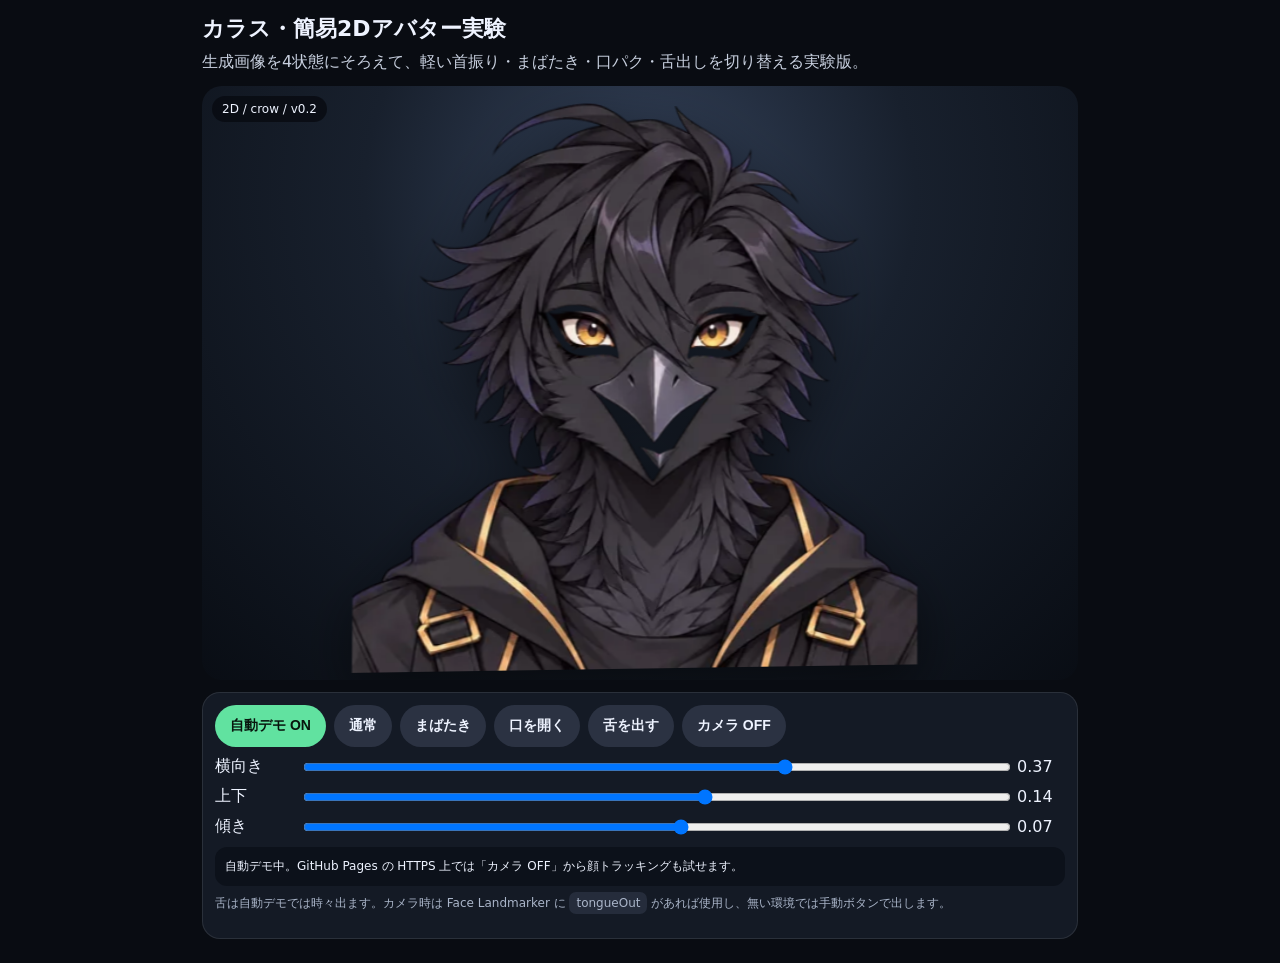
==== 2d/crow/index.html @ 66cb75c7 "Add crow 2D avatar demo" ====
<!doctype html>
<html lang="ja">
<head>
<meta charset="utf-8">
<meta name="viewport" content="width=device-width, initial-scale=1, viewport-fit=cover">
<meta name="theme-color" content="#090c12">
<title>Crow Avatar Lab</title>
<style>
*{box-sizing:border-box}
html,body{margin:0;background:#090c12;color:#eef3ff;font-family:system-ui,-apple-system,BlinkMacSystemFont,"Segoe UI",sans-serif}
body{min-height:100dvh}
.app{max-width:900px;margin:auto;padding:12px 12px calc(24px + env(safe-area-inset-bottom))}
h1{font-size:22px;margin:2px 0 4px}
p{line-height:1.5;color:#c8d0df;margin:6px 0 12px}
.panel{background:#141a25;border:1px solid #ffffff18;border-radius:18px;padding:12px;margin-top:12px}
.stage{height:min(66dvh,660px);min-height:390px;border-radius:20px;overflow:hidden;position:relative;
background:radial-gradient(circle at 50% 18%,#34425a 0%,#18202d 42%,#090d14 100%)}
.badge{position:absolute;z-index:20;left:10px;top:10px;padding:6px 10px;border-radius:999px;background:#080b11cc;font-size:12px}
#avatarWrap{position:absolute;inset:0;display:grid;place-items:center;perspective:850px}
#avatar{width:min(96vw,600px);max-height:94%;object-fit:contain;filter:drop-shadow(0 20px 28px #0008);
transform-origin:50% 58%;will-change:transform;transition:filter .15s}
.controls{display:flex;flex-wrap:wrap;gap:8px}
button{border:0;border-radius:999px;padding:12px 15px;font-size:14px;font-weight:800;background:#2b3242;color:#eef3ff}
button.on{background:#61e2a0;color:#08150d}
button.warn{background:#6f3d3d}
button:disabled{opacity:.45}
.row{display:grid;grid-template-columns:78px 1fr 48px;gap:8px;align-items:center;margin:9px 0}
input[type=range]{width:100%}
#status{font-size:12px;line-height:1.55;background:#0c111a;border-radius:12px;padding:10px;margin-top:10px;white-space:pre-wrap}
#video{position:fixed;right:10px;bottom:10px;width:105px;aspect-ratio:3/4;object-fit:cover;border-radius:14px;
transform:scaleX(-1);z-index:50;border:1px solid #ffffff22;background:#000}
.small{font-size:12px;color:#aab5c9}
.kbd{display:inline-block;padding:2px 7px;border-radius:7px;background:#252c3b}
</style>
</head>
<body>
<div class="app">
  <h1>カラス・簡易2Dアバター実験</h1>
  <p>生成画像を4状態にそろえて、軽い首振り・まばたき・口パク・舌出しを切り替える実験版。</p>

  <div class="stage">
    <div class="badge">2D / crow / v0.2</div>
    <div id="avatarWrap">
      <img id="avatar" alt="カラスの2Dアバター">
    </div>
  </div>

  <div class="panel">
    <div class="controls">
      <button id="autoBtn" class="on">自動デモ ON</button>
      <button data-state="neutral">通常</button>
      <button data-state="blink">まばたき</button>
      <button data-state="talk">口を開く</button>
      <button data-state="tongue">舌を出す</button>
      <button id="cameraBtn">カメラ OFF</button>
    </div>

    <div class="row"><label>横向き</label><input id="yaw" type="range" min="-1" max="1" step=".01" value="0"><span id="yawV">0.00</span></div>
    <div class="row"><label>上下</label><input id="pitch" type="range" min="-1" max="1" step=".01" value="0"><span id="pitchV">0.00</span></div>
    <div class="row"><label>傾き</label><input id="roll" type="range" min="-1" max="1" step=".01" value="0"><span id="rollV">0.00</span></div>

    <div id="status">自動デモ中。GitHub Pages の HTTPS 上では「カメラ OFF」から顔トラッキングも試せます。</div>
    <p class="small">舌は自動デモでは時々出ます。カメラ時は Face Landmarker に <span class="kbd">tongueOut</span> があれば使用し、無い環境では手動ボタンで出します。</p>
  </div>
</div>

<video id="video" playsinline muted hidden></video>

<script>
const IMG = {"neutral": "[data-uri]", "blink": "[data-uri]", "talk": "[data-uri]", "tongue": "[data-uri]"};
const avatar = document.getElementById('avatar');
const autoBtn = document.getElementById('autoBtn');
const cameraBtn = document.getElementById('cameraBtn');
const statusEl = document.getElementById('status');
const video = document.getElementById('video');
const yawEl = document.getElementById('yaw'), pitchEl = document.getElementById('pitch'), rollEl = document.getElementById('roll');
const yawV = document.getElementById('yawV'), pitchV = document.getElementById('pitchV'), rollV = document.getElementById('rollV');

let auto = true, cameraMode = false, stream = null, landmarker = null, lastVideoTime = -1;
let currentState = 'neutral';
let smooth = {yaw:0,pitch:0,roll:0,jaw:0,blink:0,smile:0,tongue:0};
const clamp=(v,a,b)=>Math.max(a,Math.min(b,v));
const lerp=(a,b,t)=>a+(b-a)*t;

function setState(s){
  currentState=s;
  avatar.src=IMG[s] || IMG.neutral;
}
setState('neutral');

function setPose(yaw,pitch,roll){
  yawEl.value=yaw.toFixed(2); pitchEl.value=pitch.toFixed(2); rollEl.value=roll.toFixed(2);
  yawV.textContent=yaw.toFixed(2); pitchV.textContent=pitch.toFixed(2); rollV.textContent=roll.toFixed(2);
  avatar.style.transform=`rotateY(${yaw*10}deg) rotateX(${pitch*6}deg) rotateZ(${roll*5}deg) translateX(${yaw*5}px) translateY(${-pitch*4}px)`;
}

function toggleAuto(v){
  auto = v ?? !auto;
  if(auto) cameraMode=false;
  autoBtn.textContent=auto?'自動デモ ON':'自動デモ OFF';
  autoBtn.className=auto?'on':'';
}

document.querySelectorAll('[data-state]').forEach(b=>b.addEventListener('click',()=>{
  toggleAuto(false);
  setState(b.dataset.state);
}));
autoBtn.addEventListener('click',()=>{
  if(cameraMode) stopCamera();
  toggleAuto();
});

[yawEl,pitchEl,rollEl].forEach(el=>el.addEventListener('input',()=>{
  toggleAuto(false);
  setPose(+yawEl.value,+pitchEl.value,+rollEl.value);
}));

function demo(now){
  const t=now/1000;
  setPose(Math.sin(t*.72)*.42, Math.sin(t*.39+.8)*.14, Math.sin(t*.56)*.10);
  // Short blink pulses, regular talking, occasional tongue.
  const blink = (Math.sin(t*3.15)>.975 || Math.sin(t*2.02+1.8)>.994);
  const tongueWindow = (t % 11.0) > 9.7 && (t % 11.0) < 10.5;
  const talking = Math.sin(t*2.7) > -0.05;
  if(tongueWindow) setState('tongue');
  else if(blink) setState('blink');
  else if(talking) setState('talk');
  else setState('neutral');
}

function blendMap(result){
  const m={};
  for(const c of result?.faceBlendshapes?.[0]?.categories||[]) m[c.categoryName]=c.score;
  return m;
}
function derive(result){
  const pts=result?.faceLandmarks?.[0], b=blendMap(result);
  if(!pts) return null;
  const nose=pts[1], chin=pts[152], forehead=pts[10], le=pts[234], re=pts[454], eoL=pts[33], eoR=pts[263];
  const fw=Math.max(.001,Math.abs(re.x-le.x)), fh=Math.max(.001,Math.abs(chin.y-forehead.y)), mid=(le.x+re.x)/2;
  return {
    yaw:clamp((mid-nose.x)/fw*4.4,-1,1),
    pitch:clamp(((forehead.y+fh*.48)-nose.y)/fh*4.5,-1,1),
    roll:clamp(Math.atan2(eoR.y-eoL.y,eoR.x-eoL.x)*1.7,-.8,.8),
    jaw:clamp((b.jawOpen||0)*1.3,0,1),
    blink:clamp(Math.max(b.eyeBlinkLeft||0,b.eyeBlinkRight||0)*1.25,0,1),
    smile:clamp(((b.mouthSmileLeft||0)+(b.mouthSmileRight||0))*.7,0,1),
    tongue:clamp(b.tongueOut||0,0,1)
  };
}
function applyFace(p){
  const k=.25;
  for(const key of Object.keys(smooth)) smooth[key]=lerp(smooth[key],p[key]||0,k);
  setPose(smooth.yaw,smooth.pitch,smooth.roll);
  if(smooth.tongue>.45) setState('tongue');
  else if(smooth.blink>.6) setState('blink');
  else if(smooth.jaw>.28) setState('talk');
  else setState('neutral');
}

async function ensureLandmarker(){
  if(landmarker) return true;
  statusEl.textContent='顔認識モデルを読み込み中…';
  try{
    const mod=await import('https://cdn.jsdelivr.net/npm/@mediapipe/tasks-vision@0.10.22/+esm');
    const vision=await mod.FilesetResolver.forVisionTasks('https://cdn.jsdelivr.net/npm/@mediapipe/tasks-vision@0.10.22/wasm');
    landmarker=await mod.FaceLandmarker.createFromOptions(vision,{
      baseOptions:{modelAssetPath:'https://storage.googleapis.com/mediapipe-models/face_landmarker/face_landmarker/float16/1/face_landmarker.task'},
      runningMode:'VIDEO', numFaces:1, outputFaceBlendshapes:true
    });
    return true;
  }catch(e){
    console.error(e);
    statusEl.textContent='MediaPipe の読み込みに失敗しました。自動デモはそのまま使えます。';
    return false;
  }
}

async function startCamera(){
  if(!window.isSecureContext || !navigator.mediaDevices?.getUserMedia){
    statusEl.textContent='カメラは HTTPS のWebページで開く必要があります。GitHub Pages 公開後に再試行してください。';
    cameraBtn.className='warn';
    return;
  }
  if(!(await ensureLandmarker())) return;
  try{
    stream=await navigator.mediaDevices.getUserMedia({audio:false,video:{facingMode:'user',width:{ideal:720},height:{ideal:1280}}});
    video.srcObject=stream; video.hidden=false; await video.play();
    auto=false; cameraMode=true;
    autoBtn.textContent='自動デモ OFF'; autoBtn.className='';
    cameraBtn.textContent='カメラ ON'; cameraBtn.className='on';
    statusEl.textContent='顔トラッキング中：首・まばたき・口を反映します。舌検出が無い端末では「舌を出す」ボタンを使ってください。';
  }catch(e){
    console.error(e);
    statusEl.textContent='カメラを開始できませんでした。ブラウザのカメラ権限を確認してください。';
    cameraBtn.className='warn';
  }
}
function stopCamera(){
  cameraMode=false;
  if(stream) stream.getTracks().forEach(t=>t.stop());
  stream=null; video.srcObject=null; video.hidden=true;
  cameraBtn.textContent='カメラ OFF'; cameraBtn.className='';
}

cameraBtn.addEventListener('click',()=>cameraMode?stopCamera():startCamera());

function loop(now){
  if(auto) demo(now);
  else if(cameraMode && landmarker && video.readyState>=2 && video.currentTime!==lastVideoTime){
    const r=landmarker.detectForVideo(video,now);
    const p=derive(r);
    if(p) applyFace(p);
    else statusEl.textContent='顔を探しています…';
    lastVideoTime=video.currentTime;
  }
  requestAnimationFrame(loop);
}
requestAnimationFrame(loop);
</script>
</body>
</html>
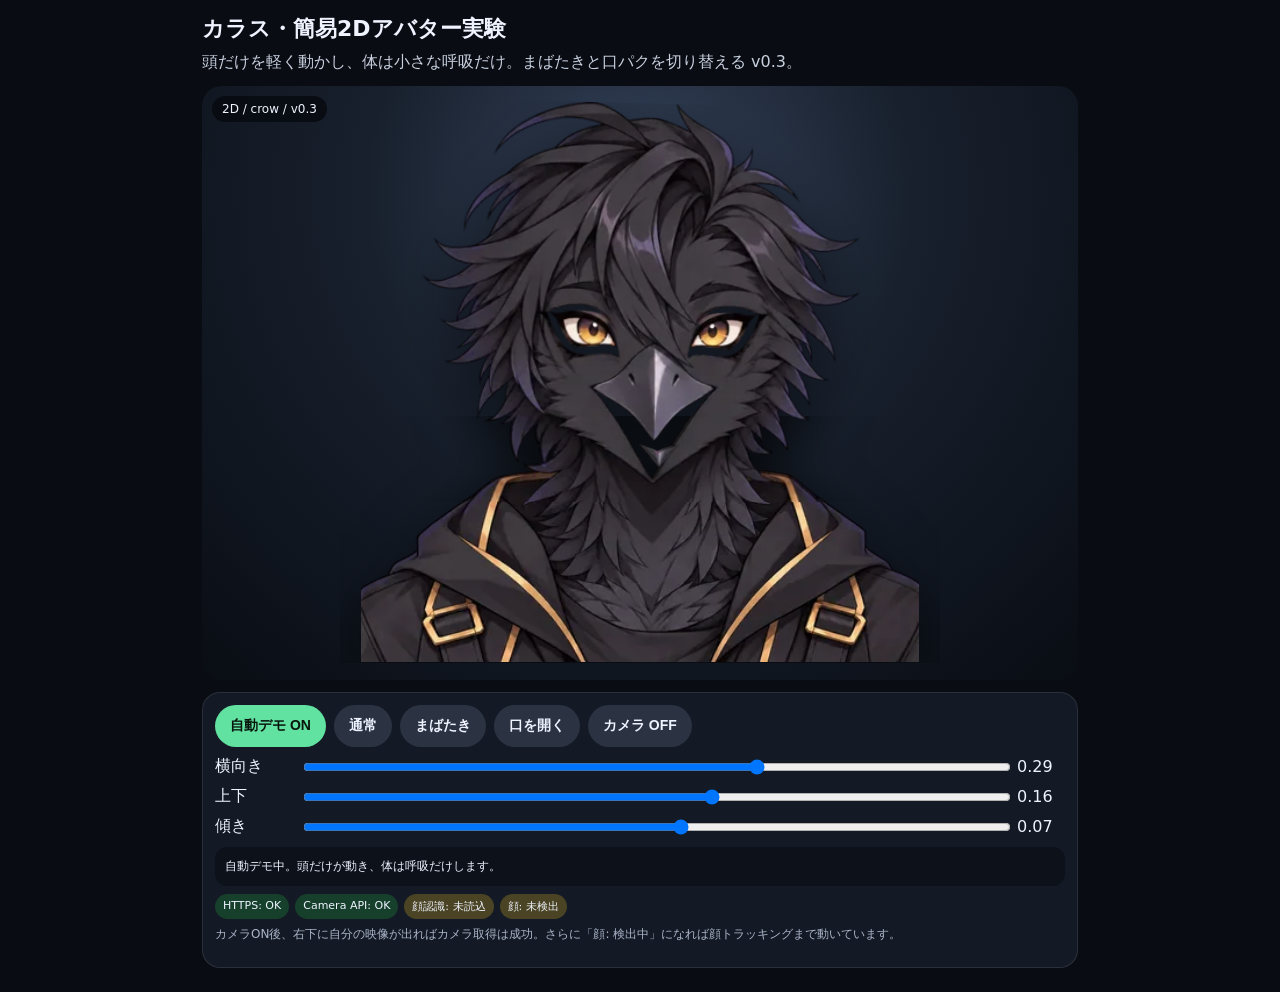
==== commit 4e8e95d6: "Refine crow avatar head motion and camera diagnostics" ====
--- a/2d/crow/index.html
+++ b/2d/crow/index.html
@@ -4,7 +4,8 @@
 <meta charset="utf-8">
 <meta name="viewport" content="width=device-width, initial-scale=1, viewport-fit=cover">
 <meta name="theme-color" content="#090c12">
-<title>Crow Avatar Lab</title>
+<meta http-equiv="Cache-Control" content="no-cache, no-store, must-revalidate">
+<title>Crow Avatar Lab v0.3</title>
 <style>
 *{box-sizing:border-box}
 html,body{margin:0;background:#090c12;color:#eef3ff;font-family:system-ui,-apple-system,BlinkMacSystemFont,"Segoe UI",sans-serif}
@@ -13,35 +14,41 @@
 h1{font-size:22px;margin:2px 0 4px}
 p{line-height:1.5;color:#c8d0df;margin:6px 0 12px}
 .panel{background:#141a25;border:1px solid #ffffff18;border-radius:18px;padding:12px;margin-top:12px}
-.stage{height:min(66dvh,660px);min-height:390px;border-radius:20px;overflow:hidden;position:relative;
-background:radial-gradient(circle at 50% 18%,#34425a 0%,#18202d 42%,#090d14 100%)}
-.badge{position:absolute;z-index:20;left:10px;top:10px;padding:6px 10px;border-radius:999px;background:#080b11cc;font-size:12px}
-#avatarWrap{position:absolute;inset:0;display:grid;place-items:center;perspective:850px}
-#avatar{width:min(96vw,600px);max-height:94%;object-fit:contain;filter:drop-shadow(0 20px 28px #0008);
-transform-origin:50% 58%;will-change:transform;transition:filter .15s}
+.stage{height:min(66dvh,660px);min-height:390px;border-radius:20px;overflow:hidden;position:relative;background:radial-gradient(circle at 50% 18%,#34425a 0%,#18202d 42%,#090d14 100%)}
+.badge{position:absolute;z-index:20;left:10px;top:10px;padding:6px 10px;border-radius:999px;background:#080b11dd;font-size:12px}
+#avatarWrap{position:absolute;inset:0;display:grid;place-items:center;perspective:900px}
+.avatarImg{position:absolute;width:min(96vw,600px);max-height:94%;object-fit:contain;filter:drop-shadow(0 20px 28px #0008);will-change:transform}
+#bodyAvatar{clip-path:inset(56% 0 0 0);transform-origin:50% 72%;animation:breathe 4.4s ease-in-out infinite}
+#headAvatar{clip-path:inset(0 0 29% 0);transform-origin:50% 57%;z-index:3}
+@keyframes breathe{
+  0%,100%{transform:translateY(1px) scaleX(1) scaleY(1)}
+  50%{transform:translateY(0) scaleX(1.004) scaleY(1.008)}
+}
 .controls{display:flex;flex-wrap:wrap;gap:8px}
 button{border:0;border-radius:999px;padding:12px 15px;font-size:14px;font-weight:800;background:#2b3242;color:#eef3ff}
 button.on{background:#61e2a0;color:#08150d}
-button.warn{background:#6f3d3d}
-button:disabled{opacity:.45}
+button.warn{background:#763f45;color:#fff}
+button.busy{background:#665b2b;color:#fff4b0}
 .row{display:grid;grid-template-columns:78px 1fr 48px;gap:8px;align-items:center;margin:9px 0}
 input[type=range]{width:100%}
 #status{font-size:12px;line-height:1.55;background:#0c111a;border-radius:12px;padding:10px;margin-top:10px;white-space:pre-wrap}
-#video{position:fixed;right:10px;bottom:10px;width:105px;aspect-ratio:3/4;object-fit:cover;border-radius:14px;
-transform:scaleX(-1);z-index:50;border:1px solid #ffffff22;background:#000}
+#diag{display:flex;flex-wrap:wrap;gap:6px;margin-top:8px}
+.chip{font-size:11px;padding:5px 8px;border-radius:999px;background:#293142}
+.chip.ok{background:#17402c}.chip.bad{background:#582b31}.chip.wait{background:#4b4424}
+#video{position:fixed;right:10px;bottom:10px;width:105px;aspect-ratio:3/4;object-fit:cover;border-radius:14px;transform:scaleX(-1);z-index:50;border:1px solid #ffffff22;background:#000}
 .small{font-size:12px;color:#aab5c9}
-.kbd{display:inline-block;padding:2px 7px;border-radius:7px;background:#252c3b}
 </style>
 </head>
 <body>
 <div class="app">
   <h1>カラス・簡易2Dアバター実験</h1>
-  <p>生成画像を4状態にそろえて、軽い首振り・まばたき・口パク・舌出しを切り替える実験版。</p>
+  <p>頭だけを軽く動かし、体は小さな呼吸だけ。まばたきと口パクを切り替える v0.3。</p>
 
   <div class="stage">
-    <div class="badge">2D / crow / v0.2</div>
+    <div class="badge">2D / crow / v0.3</div>
     <div id="avatarWrap">
-      <img id="avatar" alt="カラスの2Dアバター">
+      <img id="bodyAvatar" class="avatarImg" alt="">
+      <img id="headAvatar" class="avatarImg" alt="カラスの2Dアバター">
     </div>
   </div>
 
@@ -51,7 +58,6 @@
       <button data-state="neutral">通常</button>
       <button data-state="blink">まばたき</button>
       <button data-state="talk">口を開く</button>
-      <button data-state="tongue">舌を出す</button>
       <button id="cameraBtn">カメラ OFF</button>
     </div>
 
@@ -59,44 +65,65 @@
     <div class="row"><label>上下</label><input id="pitch" type="range" min="-1" max="1" step=".01" value="0"><span id="pitchV">0.00</span></div>
     <div class="row"><label>傾き</label><input id="roll" type="range" min="-1" max="1" step=".01" value="0"><span id="rollV">0.00</span></div>
 
-    <div id="status">自動デモ中。GitHub Pages の HTTPS 上では「カメラ OFF」から顔トラッキングも試せます。</div>
-    <p class="small">舌は自動デモでは時々出ます。カメラ時は Face Landmarker に <span class="kbd">tongueOut</span> があれば使用し、無い環境では手動ボタンで出します。</p>
+    <div id="status">自動デモ中。頭だけが動き、体は呼吸だけします。</div>
+    <div id="diag">
+      <span id="secureChip" class="chip wait">HTTPS: 判定中</span>
+      <span id="cameraChip" class="chip wait">Camera API: 判定中</span>
+      <span id="modelChip" class="chip wait">顔認識: 未読込</span>
+      <span id="faceChip" class="chip wait">顔: 未検出</span>
+    </div>
+    <p class="small">カメラON後、右下に自分の映像が出ればカメラ取得は成功。さらに「顔: 検出中」になれば顔トラッキングまで動いています。</p>
   </div>
 </div>
 
-<video id="video" playsinline muted hidden></video>
+<video id="video" playsinline autoplay muted hidden></video>
 
 <script>
-const IMG = {"neutral": "[data-uri]", "blink": "[data-uri]", "talk": "[data-uri]", "tongue": "[data-uri]"};
-const avatar = document.getElementById('avatar');
-const autoBtn = document.getElementById('autoBtn');
-const cameraBtn = document.getElementById('cameraBtn');
-const statusEl = document.getElementById('status');
-const video = document.getElementById('video');
-const yawEl = document.getElementById('yaw'), pitchEl = document.getElementById('pitch'), rollEl = document.getElementById('roll');
-const yawV = document.getElementById('yawV'), pitchV = document.getElementById('pitchV'), rollV = document.getElementById('rollV');
-
-let auto = true, cameraMode = false, stream = null, landmarker = null, lastVideoTime = -1;
-let currentState = 'neutral';
-let smooth = {yaw:0,pitch:0,roll:0,jaw:0,blink:0,smile:0,tongue:0};
+const IMG = {"neutral":"[data-uri]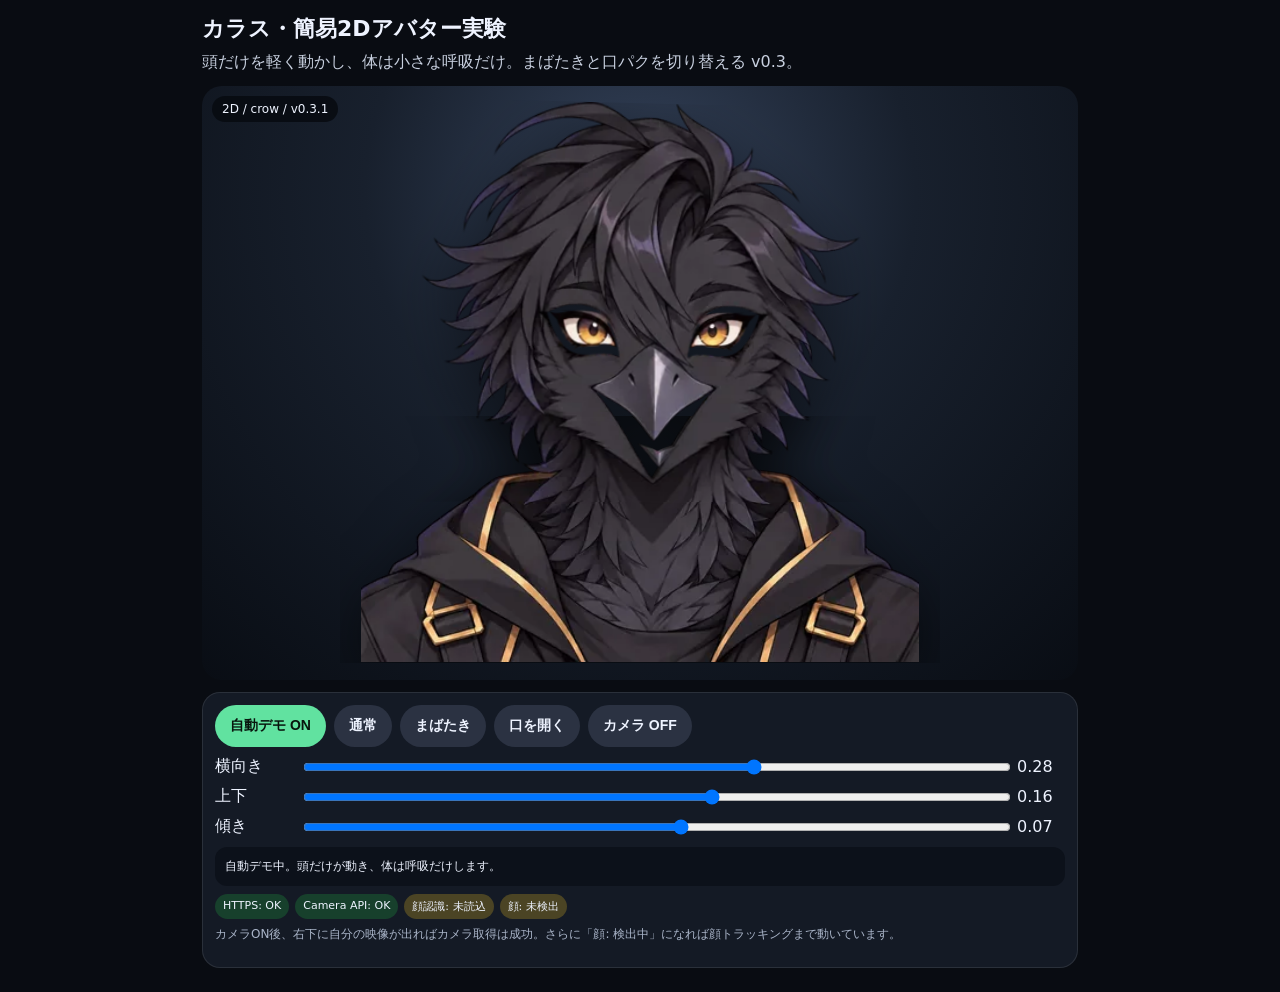
==== commit 7f426056: "Fix MediaPipe loading with bundle fallback and diagnostics" ====
--- a/2d/crow/index.html
+++ b/2d/crow/index.html
@@ -45,7 +45,7 @@
   <p>頭だけを軽く動かし、体は小さな呼吸だけ。まばたきと口パクを切り替える v0.3。</p>
 
   <div class="stage">
-    <div class="badge">2D / crow / v0.3</div>
+    <div class="badge">2D / crow / v0.3.1</div>
     <div id="avatarWrap">
       <img id="bodyAvatar" class="avatarImg" alt="">
       <img id="headAvatar" class="avatarImg" alt="カラスの2Dアバター">
@@ -201,24 +201,62 @@
 
 async function ensureLandmarker(){
   if(landmarker)return true;
-  modelChip.textContent='顔認識: 読込中';
-  modelChip.className='chip wait';
-  statusEl.textContent='顔認識モデルを読み込み中…';
+  chip(modelChip,'顔認識: SDK読込中','wait');
+  statusEl.textContent='MediaPipe本体を読み込み中…';
+
+  let mp=null;
+  let lastErr=null;
+  const sdkUrls=[
+    'https://cdn.jsdelivr.net/npm/@mediapipe/tasks-vision@0.10.22/vision_bundle.js',
+    'https://unpkg.com/@mediapipe/tasks-vision@0.10.22/vision_bundle.js?module'
+  ];
+
+  for(const url of sdkUrls){
+    try{
+      const mod=await import(url);
+      mp=mod.default||mod;
+      if((mp.FilesetResolver||mod.FilesetResolver)&&(mp.FaceLandmarker||mod.FaceLandmarker)){
+        mp={FilesetResolver:mp.FilesetResolver||mod.FilesetResolver,FaceLandmarker:mp.FaceLandmarker||mod.FaceLandmarker};
+        break;
+      }
+    }catch(e){
+      console.warn('MediaPipe SDK load failed:',url,e);
+      lastErr=e;
+    }
+  }
+
+  if(!mp){
+    chip(modelChip,'顔認識: SDK失敗','bad');
+    statusEl.textContent='MediaPipe本体を読み込めませんでした。通信/CDN読み込みで止まっています。\n'+(lastErr?.message||'');
+    return false;
+  }
+
   try{
-    const mod=await import('https://cdn.jsdelivr.net/npm/@mediapipe/tasks-vision@0.10.22/+esm');
-    const vision=await mod.FilesetResolver.forVisionTasks('https://cdn.jsdelivr.net/npm/@mediapipe/tasks-vision@0.10.22/wasm');
-    landmarker=await mod.FaceLandmarker.createFromOptions(vision,{
-      baseOptions:{modelAssetPath:'https://storage.googleapis.com/mediapipe-models/face_landmarker/face_landmarker/float16/1/face_landmarker.task'},
+    chip(modelChip,'顔認識: WASM読込中','wait');
+    statusEl.textContent='顔認識エンジン(WASM)を読み込み中…';
+    const vision=await mp.FilesetResolver.forVisionTasks(
+      'https://cdn.jsdelivr.net/npm/@mediapipe/tasks-vision@0.10.22/wasm'
+    );
+
+    chip(modelChip,'顔認識: モデル読込中','wait');
+    statusEl.textContent='顔の学習済みモデルを読み込み中…';
+    landmarker=await mp.FaceLandmarker.createFromOptions(vision,{
+      baseOptions:{
+        modelAssetPath:'https://storage.googleapis.com/mediapipe-models/face_landmarker/face_landmarker/float16/1/face_landmarker.task'
+      },
       runningMode:'VIDEO',
       numFaces:1,
-      outputFaceBlendshapes:true
+      outputFaceBlendshapes:true,
+      minFaceDetectionConfidence:0.5,
+      minFacePresenceConfidence:0.5,
+      minTrackingConfidence:0.5
     });
     chip(modelChip,'顔認識: OK','ok');
     return true;
   }catch(e){
     console.error(e);
-    chip(modelChip,'顔認識: 読込失敗','bad');
-    statusEl.textContent='顔認識モデルの読み込みに失敗しました。ページ再読み込み後に再試行してください。';
+    chip(modelChip,'顔認識: モデル失敗','bad');
+    statusEl.textContent='MediaPipe本体は読めましたが、WASM/顔モデルの初期化で失敗しました。\n'+(e?.message||'');
     return false;
   }
 }
